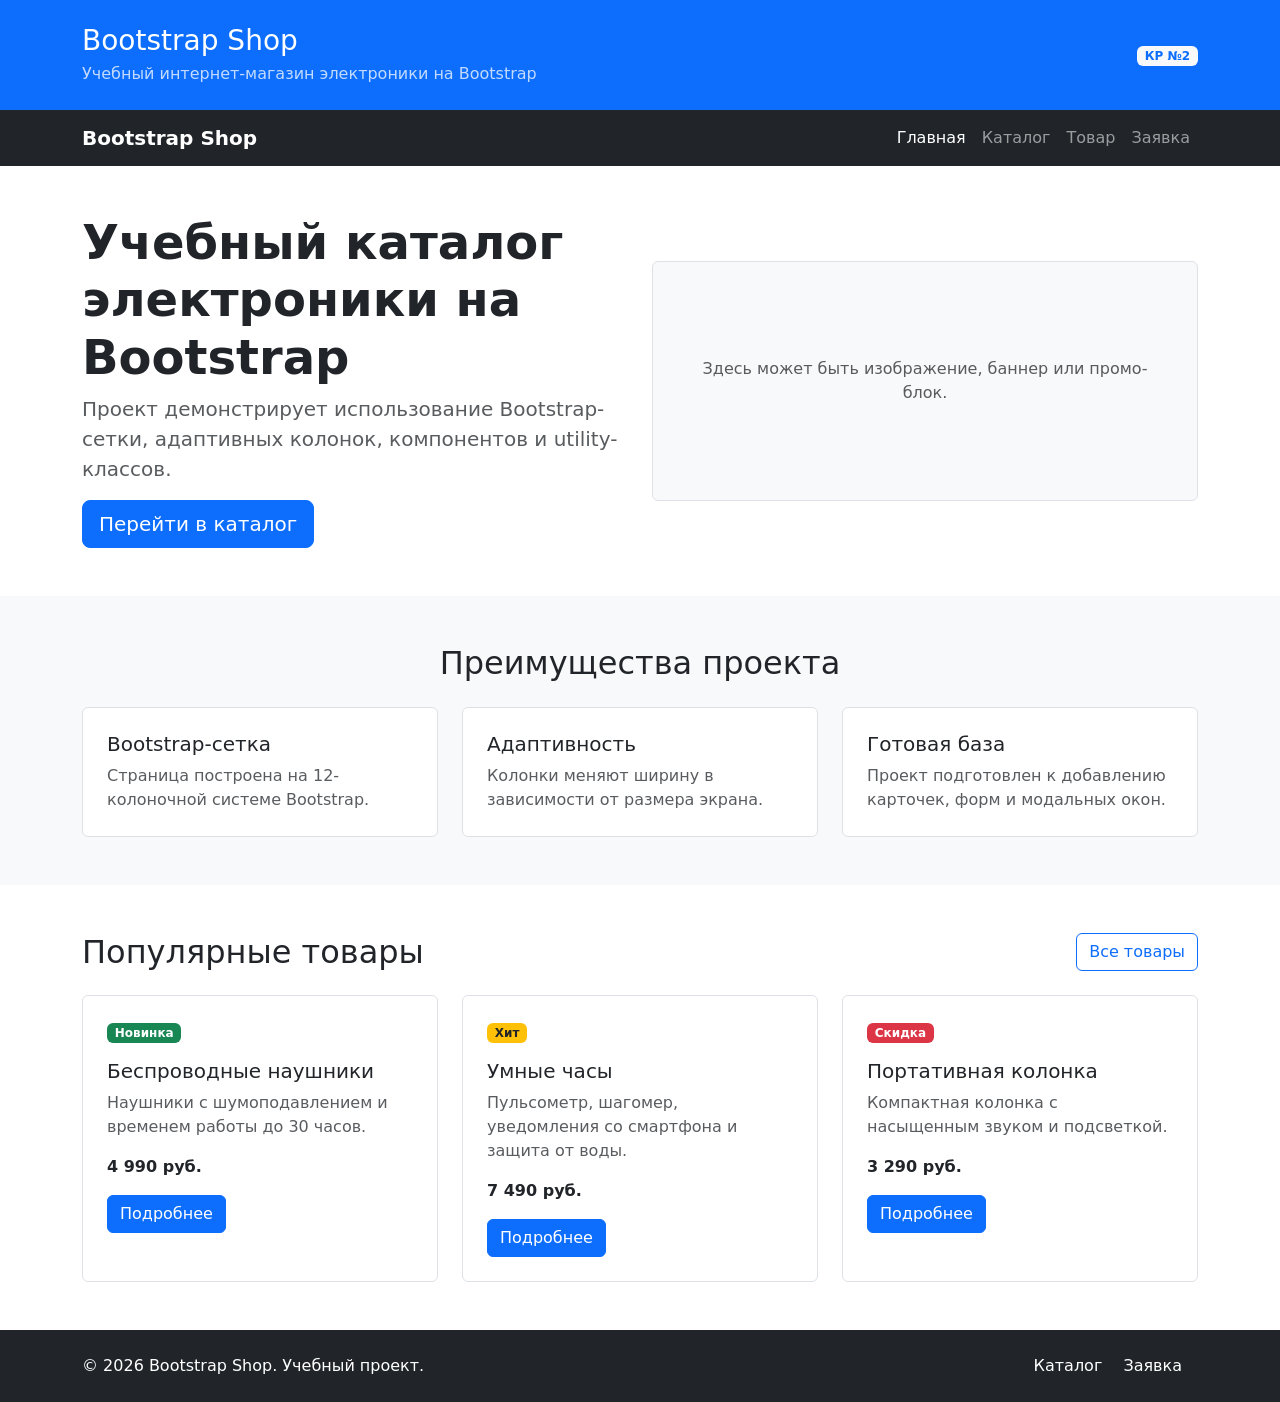
==== index.html @ bdc070b2 "feat: create Bootstrap grid homepage" ====
<!DOCTYPE html>
<html lang="ru">
<head>
  <meta charset="UTF-8">
  <meta name="viewport" content="width=device-width, initial-scale=1.0">
  <title>Главная — Bootstrap Shop</title>

  <link
    href="https://cdn.jsdelivr.net/npm/bootstrap@5.3.8/dist/css/bootstrap.min.css"
    rel="stylesheet"
  >
  <link rel="stylesheet" href="css/custom.css">
</head>
<body>
  <header class="bg-primary text-white py-4">
    <div class="container">
      <div class="row align-items-center">
        <div class="col-12 col-md-8">
          <p class="h3 mb-1">Bootstrap Shop</p>
          <p class="mb-0 opacity-75">Учебный интернет-магазин электроники на Bootstrap</p>
        </div>

        <div class="col-12 col-md-4 text-md-end mt-3 mt-md-0">
          <span class="badge bg-light text-primary">КР №2</span>
        </div>
      </div>
    </div>
  </header>

  <nav class="navbar navbar-expand-lg navbar-dark bg-dark sticky-top">
    <div class="container">
      <a class="navbar-brand fw-bold" href="index.html">Bootstrap Shop</a>

      <button
        class="navbar-toggler"
        type="button"
        data-bs-toggle="collapse"
        data-bs-target="#mainNavbar"
        aria-controls="mainNavbar"
        aria-expanded="false"
        aria-label="Переключить навигацию"
      >
        <span class="navbar-toggler-icon"></span>
      </button>

      <div class="collapse navbar-collapse" id="mainNavbar">
        <ul class="navbar-nav ms-auto">
        <li class="nav-item">
          <a class="nav-link active" aria-current="page" href="index.html">Главная</a>
        </li>
        <li class="nav-item">
          <a class="nav-link" href="catalog.html">Каталог</a>
        </li>
        <li class="nav-item">
          <a class="nav-link" href="product.html">Товар</a>
        </li>
        <li class="nav-item">
          <a class="nav-link" href="order.html">Заявка</a>
        </li>
        </ul>
      </div>
    </div>
  </nav>

  <main>
    <section class="container my-5">
      <div class="row align-items-center g-4">
        <div class="col-12 col-lg-6">
          <h1 class="display-5 fw-bold">Учебный каталог электроники на Bootstrap</h1>
          <p class="lead text-muted">
            Проект демонстрирует использование Bootstrap-сетки,
            адаптивных колонок, компонентов и utility-классов.
          </p>
          <a class="btn btn-primary btn-lg" href="catalog.html">Перейти в каталог</a>
        </div>

        <div class="col-12 col-lg-6">
          <div class="placeholder-box p-5 bg-light border rounded text-center d-flex align-items-center justify-content-center">
            <p class="mb-0 text-muted">Здесь может быть изображение, баннер или промо-блок.</p>
          </div>
        </div>
      </div>
    </section>

    <section class="container-fluid bg-light py-5">
      <div class="container">
        <h2 class="text-center mb-4">Преимущества проекта</h2>

        <div class="row g-4">
          <div class="col-12 col-md-4">
            <div class="p-4 border rounded h-100 bg-white">
              <h3 class="h5">Bootstrap-сетка</h3>
              <p class="mb-0 text-muted">Страница построена на 12-колоночной системе Bootstrap.</p>
            </div>
          </div>

          <div class="col-12 col-md-4">
            <div class="p-4 border rounded h-100 bg-white">
              <h3 class="h5">Адаптивность</h3>
              <p class="mb-0 text-muted">Колонки меняют ширину в зависимости от размера экрана.</p>
            </div>
          </div>

          <div class="col-12 col-md-4">
            <div class="p-4 border rounded h-100 bg-white">
              <h3 class="h5">Готовая база</h3>
              <p class="mb-0 text-muted">Проект подготовлен к добавлению карточек, форм и модальных окон.</p>
            </div>
          </div>
        </div>
      </div>
    </section>

    <section class="container my-5" id="popular">
      <div class="d-flex justify-content-between align-items-center mb-4">
        <h2 class="mb-0">Популярные товары</h2>
        <a class="btn btn-outline-primary" href="catalog.html">Все товары</a>
      </div>

      <div class="row g-4">
        <div class="col-12 col-md-6 col-lg-4">
          <div class="border rounded h-100 p-4 bg-white">
            <span class="badge bg-success mb-3">Новинка</span>
            <h3 class="h5">Беспроводные наушники</h3>
            <p class="text-muted">Наушники с шумоподавлением и временем работы до 30 часов.</p>
            <p class="fw-bold mb-3">4 990 руб.</p>
            <a class="btn btn-primary" href="product.html">Подробнее</a>
          </div>
        </div>
        <div class="col-12 col-md-6 col-lg-4">
          <div class="border rounded h-100 p-4 bg-white">
            <span class="badge bg-warning text-dark mb-3">Хит</span>
            <h3 class="h5">Умные часы</h3>
            <p class="text-muted">Пульсометр, шагомер, уведомления со смартфона и защита от воды.</p>
            <p class="fw-bold mb-3">7 490 руб.</p>
            <a class="btn btn-primary" href="product.html">Подробнее</a>
          </div>
        </div>
        <div class="col-12 col-md-6 col-lg-4">
          <div class="border rounded h-100 p-4 bg-white">
            <span class="badge bg-danger mb-3">Скидка</span>
            <h3 class="h5">Портативная колонка</h3>
            <p class="text-muted">Компактная колонка с насыщенным звуком и подсветкой.</p>
            <p class="fw-bold mb-3">3 290 руб.</p>
            <a class="btn btn-primary" href="product.html">Подробнее</a>
          </div>
        </div>
      </div>
    </section>
  </main>

  <footer class="bg-dark text-white py-4 mt-5">
    <div class="container">
      <div class="row align-items-center g-3">
        <div class="col-12 col-md-6">
          <p class="mb-0">&copy; 2026 Bootstrap Shop. Учебный проект.</p>
        </div>

        <div class="col-12 col-md-6 text-md-end">
          <a class="text-white text-decoration-none me-3" href="catalog.html">Каталог</a>
          <a class="text-white text-decoration-none me-3" href="order.html">Заявка</a>
        </div>
      </div>
    </div>
  </footer>

  <script
    src="https://cdn.jsdelivr.net/npm/bootstrap@5.3.8/dist/js/bootstrap.bundle.min.js">
  </script>
</body>
</html>
---- css/custom.css ----
body {
  min-height: 100vh;
}

.placeholder-box {
  min-height: 240px;
}
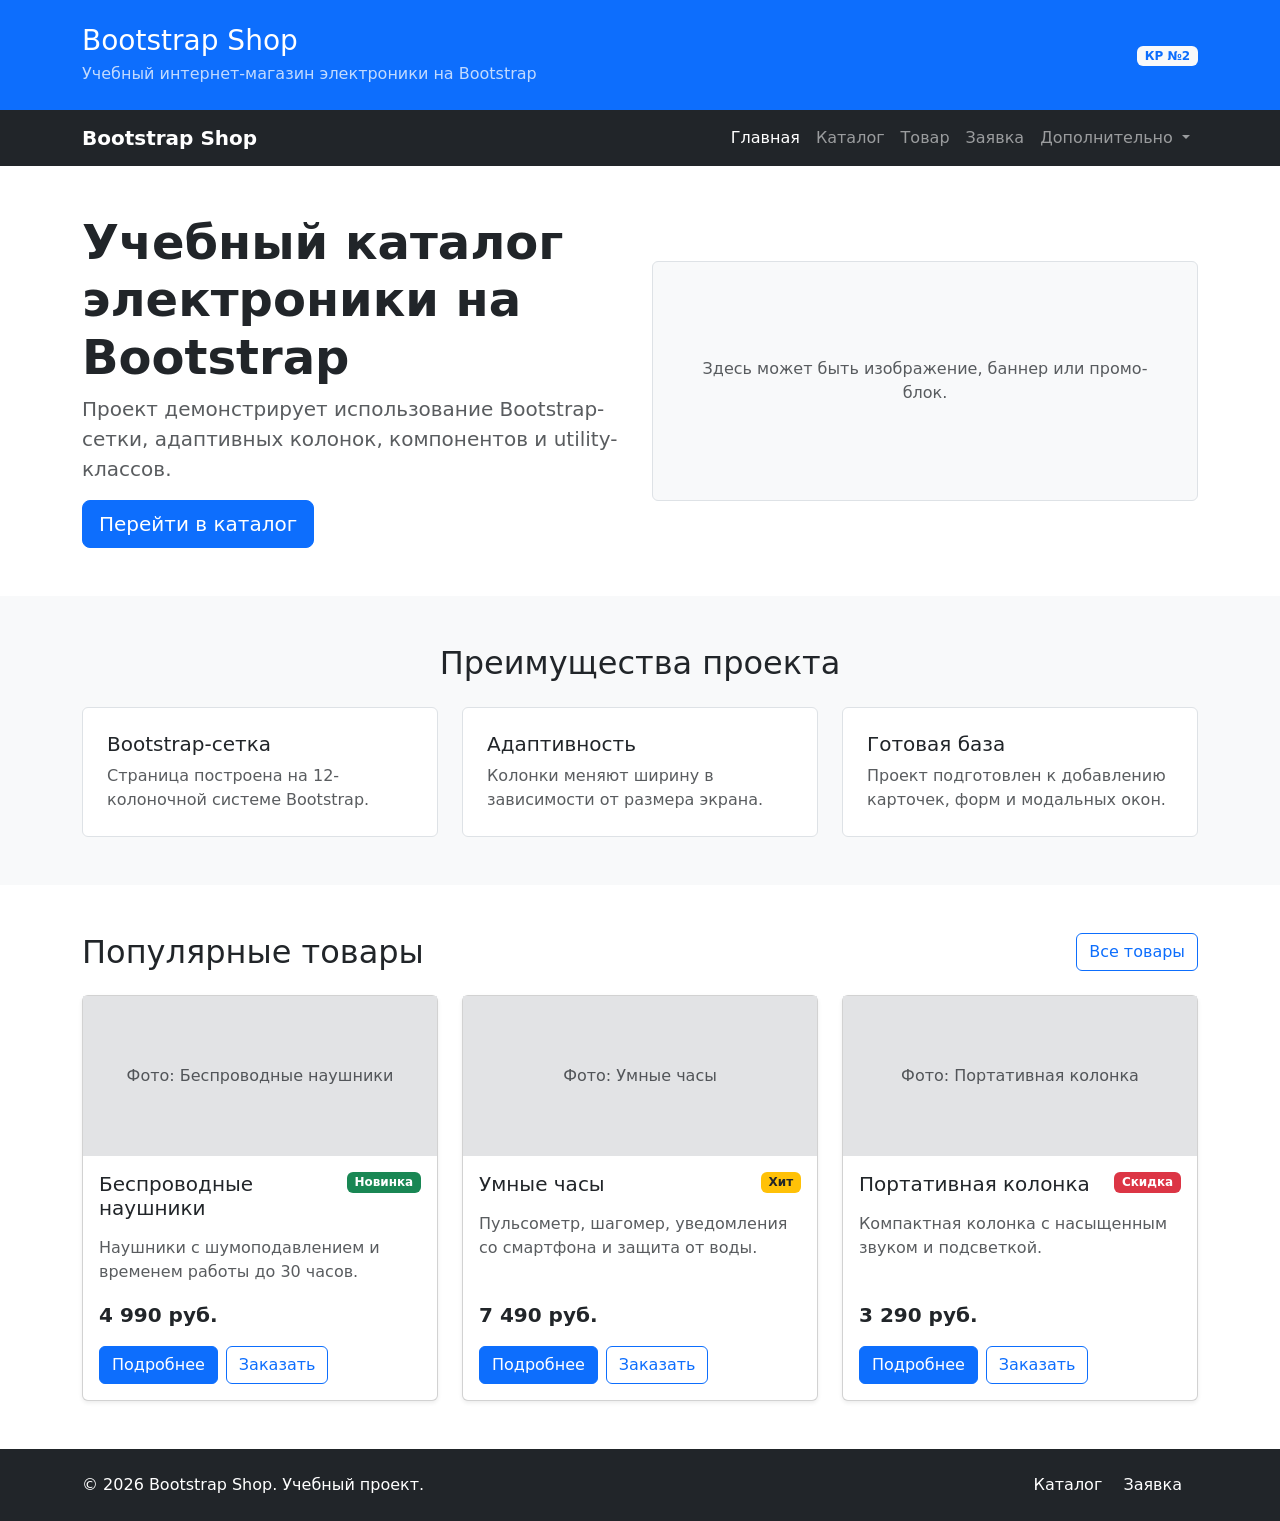
==== commit 8c871a7a: "feat: add Bootstrap components pages" ====
--- a/index.html
+++ b/index.html
@@ -57,6 +57,22 @@
         <li class="nav-item">
           <a class="nav-link" href="order.html">Заявка</a>
         </li>
+        <li class="nav-item dropdown">
+          <a
+            class="nav-link dropdown-toggle"
+            href="#"
+            role="button"
+            data-bs-toggle="dropdown"
+            aria-expanded="false"
+          >
+            Дополнительно
+          </a>
+          <ul class="dropdown-menu dropdown-menu-end">
+            <li><a class="dropdown-item" href="catalog.html">Все товары</a></li>
+            <li><a class="dropdown-item" href="order.html">Оформить заявку</a></li>
+            <li><a class="dropdown-item" href="index.html#popular">Популярное</a></li>
+          </ul>
+        </li>
         </ul>
       </div>
     </div>
@@ -118,31 +134,91 @@
       </div>
 
       <div class="row g-4">
-        <div class="col-12 col-md-6 col-lg-4">
-          <div class="border rounded h-100 p-4 bg-white">
-            <span class="badge bg-success mb-3">Новинка</span>
-            <h3 class="h5">Беспроводные наушники</h3>
-            <p class="text-muted">Наушники с шумоподавлением и временем работы до 30 часов.</p>
-            <p class="fw-bold mb-3">4 990 руб.</p>
-            <a class="btn btn-primary" href="product.html">Подробнее</a>
-          </div>
-        </div>
-        <div class="col-12 col-md-6 col-lg-4">
-          <div class="border rounded h-100 p-4 bg-white">
-            <span class="badge bg-warning text-dark mb-3">Хит</span>
-            <h3 class="h5">Умные часы</h3>
-            <p class="text-muted">Пульсометр, шагомер, уведомления со смартфона и защита от воды.</p>
-            <p class="fw-bold mb-3">7 490 руб.</p>
-            <a class="btn btn-primary" href="product.html">Подробнее</a>
-          </div>
-        </div>
-        <div class="col-12 col-md-6 col-lg-4">
-          <div class="border rounded h-100 p-4 bg-white">
-            <span class="badge bg-danger mb-3">Скидка</span>
-            <h3 class="h5">Портативная колонка</h3>
-            <p class="text-muted">Компактная колонка с насыщенным звуком и подсветкой.</p>
-            <p class="fw-bold mb-3">3 290 руб.</p>
-            <a class="btn btn-primary" href="product.html">Подробнее</a>
+        <div class="col-12 col-md-6 col-lg-4 product-item">
+          <div class="card h-100 shadow-sm product-card">
+            <div class="card-img-placeholder bg-secondary-subtle d-flex align-items-center justify-content-center">
+              <span class="text-muted">Фото: Беспроводные наушники</span>
+            </div>
+            <div class="card-body d-flex flex-column">
+              <div class="d-flex justify-content-between align-items-start mb-3 gap-2">
+                <h2 class="card-title h5 mb-0">Беспроводные наушники</h2>
+                <span class="badge bg-success">Новинка</span>
+              </div>
+
+              <p class="card-text text-muted">Наушники с шумоподавлением и временем работы до 30 часов.</p>
+
+              <p class="fw-bold fs-5 mt-auto">4 990 руб.</p>
+
+              <div class="d-flex gap-2">
+                <a class="btn btn-primary" href="product.html">Подробнее</a>
+                <button
+                  class="btn btn-outline-primary"
+                  type="button"
+                  data-bs-toggle="modal"
+                  data-bs-target="#orderModal"
+                >
+                  Заказать
+                </button>
+              </div>
+            </div>
+          </div>
+        </div>
+        <div class="col-12 col-md-6 col-lg-4 product-item">
+          <div class="card h-100 shadow-sm product-card">
+            <div class="card-img-placeholder bg-secondary-subtle d-flex align-items-center justify-content-center">
+              <span class="text-muted">Фото: Умные часы</span>
+            </div>
+            <div class="card-body d-flex flex-column">
+              <div class="d-flex justify-content-between align-items-start mb-3 gap-2">
+                <h2 class="card-title h5 mb-0">Умные часы</h2>
+                <span class="badge bg-warning text-dark">Хит</span>
+              </div>
+
+              <p class="card-text text-muted">Пульсометр, шагомер, уведомления со смартфона и защита от воды.</p>
+
+              <p class="fw-bold fs-5 mt-auto">7 490 руб.</p>
+
+              <div class="d-flex gap-2">
+                <a class="btn btn-primary" href="product.html">Подробнее</a>
+                <button
+                  class="btn btn-outline-primary"
+                  type="button"
+                  data-bs-toggle="modal"
+                  data-bs-target="#orderModal"
+                >
+                  Заказать
+                </button>
+              </div>
+            </div>
+          </div>
+        </div>
+        <div class="col-12 col-md-6 col-lg-4 product-item">
+          <div class="card h-100 shadow-sm product-card">
+            <div class="card-img-placeholder bg-secondary-subtle d-flex align-items-center justify-content-center">
+              <span class="text-muted">Фото: Портативная колонка</span>
+            </div>
+            <div class="card-body d-flex flex-column">
+              <div class="d-flex justify-content-between align-items-start mb-3 gap-2">
+                <h2 class="card-title h5 mb-0">Портативная колонка</h2>
+                <span class="badge bg-danger">Скидка</span>
+              </div>
+
+              <p class="card-text text-muted">Компактная колонка с насыщенным звуком и подсветкой.</p>
+
+              <p class="fw-bold fs-5 mt-auto">3 290 руб.</p>
+
+              <div class="d-flex gap-2">
+                <a class="btn btn-primary" href="product.html">Подробнее</a>
+                <button
+                  class="btn btn-outline-primary"
+                  type="button"
+                  data-bs-toggle="modal"
+                  data-bs-target="#orderModal"
+                >
+                  Заказать
+                </button>
+              </div>
+            </div>
           </div>
         </div>
       </div>
@@ -163,6 +239,51 @@
       </div>
     </div>
   </footer>
+  <div
+    class="modal fade"
+    id="orderModal"
+    tabindex="-1"
+    aria-labelledby="orderModalLabel"
+    aria-hidden="true"
+  >
+    <div class="modal-dialog modal-dialog-centered">
+      <div class="modal-content">
+        <div class="modal-header">
+          <h2 class="modal-title h5" id="orderModalLabel">Быстрая заявка</h2>
+          <button type="button" class="btn-close" data-bs-dismiss="modal" aria-label="Закрыть"></button>
+        </div>
+
+        <div class="modal-body">
+          <p class="text-muted">Оставьте контактные данные, и менеджер свяжется с вами.</p>
+
+          <form>
+            <div class="mb-3">
+              <label for="modal-name" class="form-label">Имя</label>
+              <input id="modal-name" name="name" type="text" class="form-control" required>
+            </div>
+
+            <div class="mb-3">
+              <label for="modal-phone" class="form-label">Телефон</label>
+              <div class="input-group">
+                <span class="input-group-text">+7</span>
+                <input id="modal-phone" name="phone" type="tel" class="form-control" placeholder="900 000-00-00" required>
+              </div>
+            </div>
+
+            <div class="form-check mb-3">
+              <input id="modal-agree" name="agree" class="form-check-input" type="checkbox" required>
+              <label class="form-check-label" for="modal-agree">Согласен на обработку данных</label>
+            </div>
+          </form>
+        </div>
+
+        <div class="modal-footer">
+          <button type="button" class="btn btn-secondary" data-bs-dismiss="modal">Закрыть</button>
+          <button type="button" class="btn btn-primary">Отправить</button>
+        </div>
+      </div>
+    </div>
+  </div>
 
   <script
     src="https://cdn.jsdelivr.net/npm/bootstrap@5.3.8/dist/js/bootstrap.bundle.min.js">
--- a/css/custom.css
+++ b/css/custom.css
@@ -5,3 +5,16 @@
 .placeholder-box {
   min-height: 240px;
 }
+
+.placeholder-image {
+  min-height: 320px;
+}
+
+.card-img-top {
+  height: 180px;
+  object-fit: cover;
+}
+
+.card-img-placeholder {
+  height: 160px;
+}
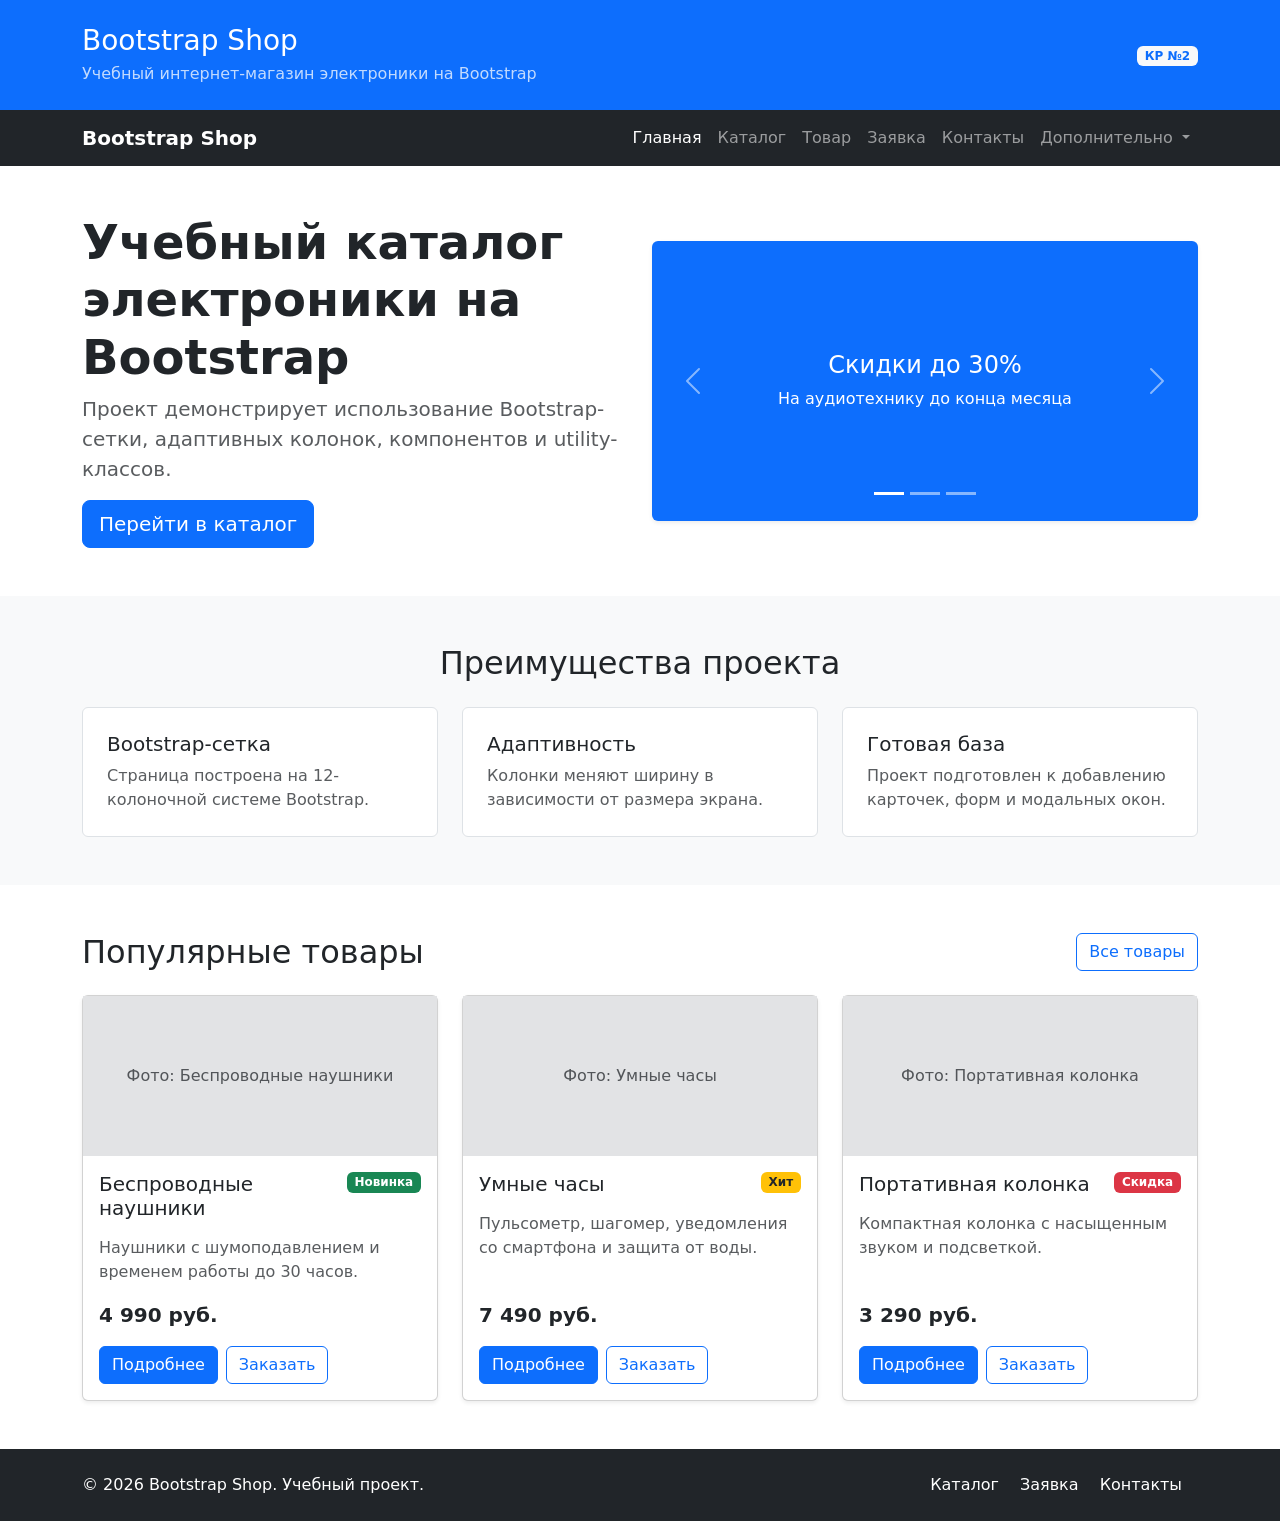
==== commit e0e092d3: "fix: prepare Bootstrap project for submission" ====
--- a/index.html
+++ b/index.html
@@ -5,10 +5,7 @@
   <meta name="viewport" content="width=device-width, initial-scale=1.0">
   <title>Главная — Bootstrap Shop</title>
 
-  <link
-    href="https://cdn.jsdelivr.net/npm/bootstrap@5.3.8/dist/css/bootstrap.min.css"
-    rel="stylesheet"
-  >
+  <link rel="stylesheet" href="vendor/bootstrap/css/bootstrap.min.css">
   <link rel="stylesheet" href="css/custom.css">
 </head>
 <body>
@@ -56,6 +53,9 @@
         </li>
         <li class="nav-item">
           <a class="nav-link" href="order.html">Заявка</a>
+        </li>
+        <li class="nav-item">
+          <a class="nav-link" href="contacts.html">Контакты</a>
         </li>
         <li class="nav-item dropdown">
           <a
@@ -91,8 +91,40 @@
         </div>
 
         <div class="col-12 col-lg-6">
-          <div class="placeholder-box p-5 bg-light border rounded text-center d-flex align-items-center justify-content-center">
-            <p class="mb-0 text-muted">Здесь может быть изображение, баннер или промо-блок.</p>
+          <div id="promoCarousel" class="carousel slide rounded overflow-hidden shadow-sm" data-bs-ride="carousel">
+            <div class="carousel-indicators">
+              <button type="button" data-bs-target="#promoCarousel" data-bs-slide-to="0" class="active" aria-current="true" aria-label="Слайд 1"></button>
+              <button type="button" data-bs-target="#promoCarousel" data-bs-slide-to="1" aria-label="Слайд 2"></button>
+              <button type="button" data-bs-target="#promoCarousel" data-bs-slide-to="2" aria-label="Слайд 3"></button>
+            </div>
+            <div class="carousel-inner">
+              <div class="carousel-item active">
+                <div class="promo-slide bg-primary text-white d-flex flex-column align-items-center justify-content-center text-center p-4">
+                  <h3 class="h4">Скидки до 30%</h3>
+                  <p class="mb-0">На аудиотехнику до конца месяца</p>
+                </div>
+              </div>
+              <div class="carousel-item">
+                <div class="promo-slide bg-success text-white d-flex flex-column align-items-center justify-content-center text-center p-4">
+                  <h3 class="h4">Бесплатная доставка</h3>
+                  <p class="mb-0">При заказе от 3000 руб.</p>
+                </div>
+              </div>
+              <div class="carousel-item">
+                <div class="promo-slide bg-dark text-white d-flex flex-column align-items-center justify-content-center text-center p-4">
+                  <h3 class="h4">Новинки недели</h3>
+                  <p class="mb-0">Клавиатуры и игровые мыши</p>
+                </div>
+              </div>
+            </div>
+            <button class="carousel-control-prev" type="button" data-bs-target="#promoCarousel" data-bs-slide="prev">
+              <span class="carousel-control-prev-icon" aria-hidden="true"></span>
+              <span class="visually-hidden">Предыдущий</span>
+            </button>
+            <button class="carousel-control-next" type="button" data-bs-target="#promoCarousel" data-bs-slide="next">
+              <span class="carousel-control-next-icon" aria-hidden="true"></span>
+              <span class="visually-hidden">Следующий</span>
+            </button>
           </div>
         </div>
       </div>
@@ -235,6 +267,7 @@
         <div class="col-12 col-md-6 text-md-end">
           <a class="text-white text-decoration-none me-3" href="catalog.html">Каталог</a>
           <a class="text-white text-decoration-none me-3" href="order.html">Заявка</a>
+          <a class="text-white text-decoration-none me-3" href="contacts.html">Контакты</a>
         </div>
       </div>
     </div>
@@ -285,8 +318,6 @@
     </div>
   </div>
 
-  <script
-    src="https://cdn.jsdelivr.net/npm/bootstrap@5.3.8/dist/js/bootstrap.bundle.min.js">
-  </script>
+  <script src="vendor/bootstrap/js/bootstrap.bundle.min.js"></script>
 </body>
 </html>
--- a/css/custom.css
+++ b/css/custom.css
@@ -18,3 +18,16 @@
 .card-img-placeholder {
   height: 160px;
 }
+
+.promo-slide {
+  min-height: 280px;
+}
+
+.product-card {
+  transition: transform 0.2s ease, box-shadow 0.2s ease;
+}
+
+.product-card:hover {
+  transform: translateY(-4px);
+  box-shadow: 0 0.5rem 1rem rgba(0, 0, 0, 0.15) !important;
+}
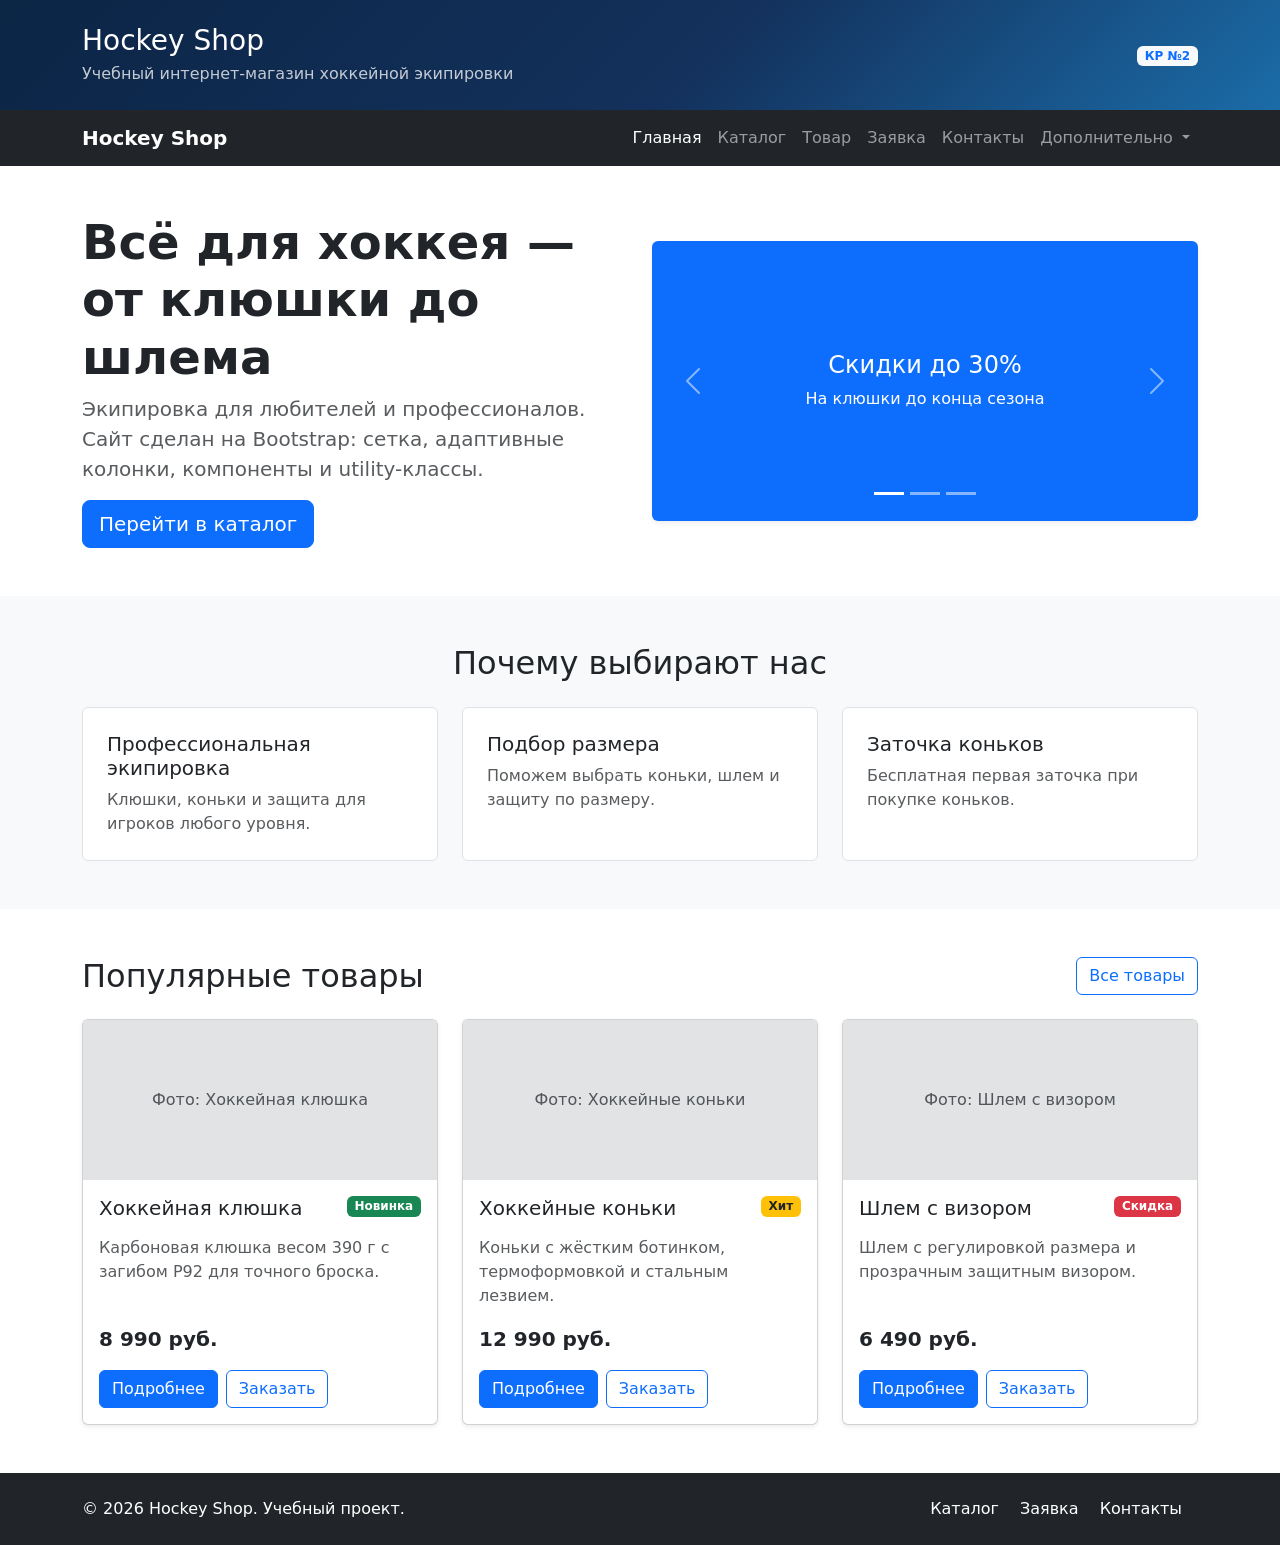
==== commit 4fbd97ee: "feat: hockey shop theme" ====
--- a/index.html
+++ b/index.html
@@ -3,18 +3,18 @@
 <head>
   <meta charset="UTF-8">
   <meta name="viewport" content="width=device-width, initial-scale=1.0">
-  <title>Главная — Bootstrap Shop</title>
+  <title>Главная — Hockey Shop</title>
 
   <link rel="stylesheet" href="vendor/bootstrap/css/bootstrap.min.css">
   <link rel="stylesheet" href="css/custom.css">
 </head>
 <body>
-  <header class="bg-primary text-white py-4">
+  <header class="bg-primary header-ice text-white py-4">
     <div class="container">
       <div class="row align-items-center">
         <div class="col-12 col-md-8">
-          <p class="h3 mb-1">Bootstrap Shop</p>
-          <p class="mb-0 opacity-75">Учебный интернет-магазин электроники на Bootstrap</p>
+          <p class="h3 mb-1">Hockey Shop</p>
+          <p class="mb-0 opacity-75">Учебный интернет-магазин хоккейной экипировки</p>
         </div>
 
         <div class="col-12 col-md-4 text-md-end mt-3 mt-md-0">
@@ -26,7 +26,7 @@
 
   <nav class="navbar navbar-expand-lg navbar-dark bg-dark sticky-top">
     <div class="container">
-      <a class="navbar-brand fw-bold" href="index.html">Bootstrap Shop</a>
+      <a class="navbar-brand fw-bold" href="index.html">Hockey Shop</a>
 
       <button
         class="navbar-toggler"
@@ -82,10 +82,10 @@
     <section class="container my-5">
       <div class="row align-items-center g-4">
         <div class="col-12 col-lg-6">
-          <h1 class="display-5 fw-bold">Учебный каталог электроники на Bootstrap</h1>
+          <h1 class="display-5 fw-bold">Всё для хоккея — от клюшки до шлема</h1>
           <p class="lead text-muted">
-            Проект демонстрирует использование Bootstrap-сетки,
-            адаптивных колонок, компонентов и utility-классов.
+            Экипировка для любителей и профессионалов. Сайт сделан на Bootstrap:
+            сетка, адаптивные колонки, компоненты и utility-классы.
           </p>
           <a class="btn btn-primary btn-lg" href="catalog.html">Перейти в каталог</a>
         </div>
@@ -101,7 +101,7 @@
               <div class="carousel-item active">
                 <div class="promo-slide bg-primary text-white d-flex flex-column align-items-center justify-content-center text-center p-4">
                   <h3 class="h4">Скидки до 30%</h3>
-                  <p class="mb-0">На аудиотехнику до конца месяца</p>
+                  <p class="mb-0">На клюшки до конца сезона</p>
                 </div>
               </div>
               <div class="carousel-item">
@@ -112,8 +112,8 @@
               </div>
               <div class="carousel-item">
                 <div class="promo-slide bg-dark text-white d-flex flex-column align-items-center justify-content-center text-center p-4">
-                  <h3 class="h4">Новинки недели</h3>
-                  <p class="mb-0">Клавиатуры и игровые мыши</p>
+                  <h3 class="h4">Новый сезон</h3>
+                  <p class="mb-0">Коньки и шлемы новой коллекции</p>
                 </div>
               </div>
             </div>
@@ -132,27 +132,27 @@
 
     <section class="container-fluid bg-light py-5">
       <div class="container">
-        <h2 class="text-center mb-4">Преимущества проекта</h2>
+        <h2 class="text-center mb-4">Почему выбирают нас</h2>
 
         <div class="row g-4">
           <div class="col-12 col-md-4">
             <div class="p-4 border rounded h-100 bg-white">
-              <h3 class="h5">Bootstrap-сетка</h3>
-              <p class="mb-0 text-muted">Страница построена на 12-колоночной системе Bootstrap.</p>
+              <h3 class="h5">Профессиональная экипировка</h3>
+              <p class="mb-0 text-muted">Клюшки, коньки и защита для игроков любого уровня.</p>
             </div>
           </div>
 
           <div class="col-12 col-md-4">
             <div class="p-4 border rounded h-100 bg-white">
-              <h3 class="h5">Адаптивность</h3>
-              <p class="mb-0 text-muted">Колонки меняют ширину в зависимости от размера экрана.</p>
+              <h3 class="h5">Подбор размера</h3>
+              <p class="mb-0 text-muted">Поможем выбрать коньки, шлем и защиту по размеру.</p>
             </div>
           </div>
 
           <div class="col-12 col-md-4">
             <div class="p-4 border rounded h-100 bg-white">
-              <h3 class="h5">Готовая база</h3>
-              <p class="mb-0 text-muted">Проект подготовлен к добавлению карточек, форм и модальных окон.</p>
+              <h3 class="h5">Заточка коньков</h3>
+              <p class="mb-0 text-muted">Бесплатная первая заточка при покупке коньков.</p>
             </div>
           </div>
         </div>
@@ -169,17 +169,17 @@
         <div class="col-12 col-md-6 col-lg-4 product-item">
           <div class="card h-100 shadow-sm product-card">
             <div class="card-img-placeholder bg-secondary-subtle d-flex align-items-center justify-content-center">
-              <span class="text-muted">Фото: Беспроводные наушники</span>
+              <span class="text-muted">Фото: Хоккейная клюшка</span>
             </div>
             <div class="card-body d-flex flex-column">
               <div class="d-flex justify-content-between align-items-start mb-3 gap-2">
-                <h2 class="card-title h5 mb-0">Беспроводные наушники</h2>
+                <h2 class="card-title h5 mb-0">Хоккейная клюшка</h2>
                 <span class="badge bg-success">Новинка</span>
               </div>
 
-              <p class="card-text text-muted">Наушники с шумоподавлением и временем работы до 30 часов.</p>
-
-              <p class="fw-bold fs-5 mt-auto">4 990 руб.</p>
+              <p class="card-text text-muted">Карбоновая клюшка весом 390 г с загибом P92 для точного броска.</p>
+
+              <p class="fw-bold fs-5 mt-auto">8 990 руб.</p>
 
               <div class="d-flex gap-2">
                 <a class="btn btn-primary" href="product.html">Подробнее</a>
@@ -198,17 +198,17 @@
         <div class="col-12 col-md-6 col-lg-4 product-item">
           <div class="card h-100 shadow-sm product-card">
             <div class="card-img-placeholder bg-secondary-subtle d-flex align-items-center justify-content-center">
-              <span class="text-muted">Фото: Умные часы</span>
+              <span class="text-muted">Фото: Хоккейные коньки</span>
             </div>
             <div class="card-body d-flex flex-column">
               <div class="d-flex justify-content-between align-items-start mb-3 gap-2">
-                <h2 class="card-title h5 mb-0">Умные часы</h2>
+                <h2 class="card-title h5 mb-0">Хоккейные коньки</h2>
                 <span class="badge bg-warning text-dark">Хит</span>
               </div>
 
-              <p class="card-text text-muted">Пульсометр, шагомер, уведомления со смартфона и защита от воды.</p>
-
-              <p class="fw-bold fs-5 mt-auto">7 490 руб.</p>
+              <p class="card-text text-muted">Коньки с жёстким ботинком, термоформовкой и стальным лезвием.</p>
+
+              <p class="fw-bold fs-5 mt-auto">12 990 руб.</p>
 
               <div class="d-flex gap-2">
                 <a class="btn btn-primary" href="product.html">Подробнее</a>
@@ -227,17 +227,17 @@
         <div class="col-12 col-md-6 col-lg-4 product-item">
           <div class="card h-100 shadow-sm product-card">
             <div class="card-img-placeholder bg-secondary-subtle d-flex align-items-center justify-content-center">
-              <span class="text-muted">Фото: Портативная колонка</span>
+              <span class="text-muted">Фото: Шлем с визором</span>
             </div>
             <div class="card-body d-flex flex-column">
               <div class="d-flex justify-content-between align-items-start mb-3 gap-2">
-                <h2 class="card-title h5 mb-0">Портативная колонка</h2>
+                <h2 class="card-title h5 mb-0">Шлем с визором</h2>
                 <span class="badge bg-danger">Скидка</span>
               </div>
 
-              <p class="card-text text-muted">Компактная колонка с насыщенным звуком и подсветкой.</p>
-
-              <p class="fw-bold fs-5 mt-auto">3 290 руб.</p>
+              <p class="card-text text-muted">Шлем с регулировкой размера и прозрачным защитным визором.</p>
+
+              <p class="fw-bold fs-5 mt-auto">6 490 руб.</p>
 
               <div class="d-flex gap-2">
                 <a class="btn btn-primary" href="product.html">Подробнее</a>
@@ -261,7 +261,7 @@
     <div class="container">
       <div class="row align-items-center g-3">
         <div class="col-12 col-md-6">
-          <p class="mb-0">&copy; 2026 Bootstrap Shop. Учебный проект.</p>
+          <p class="mb-0">&copy; 2026 Hockey Shop. Учебный проект.</p>
         </div>
 
         <div class="col-12 col-md-6 text-md-end">
--- a/css/custom.css
+++ b/css/custom.css
@@ -23,6 +23,10 @@
   min-height: 280px;
 }
 
+.header-ice {
+  background: linear-gradient(135deg, #0b2545 0%, #13315c 55%, #1b6ca8 100%) !important;
+}
+
 .product-card {
   transition: transform 0.2s ease, box-shadow 0.2s ease;
 }
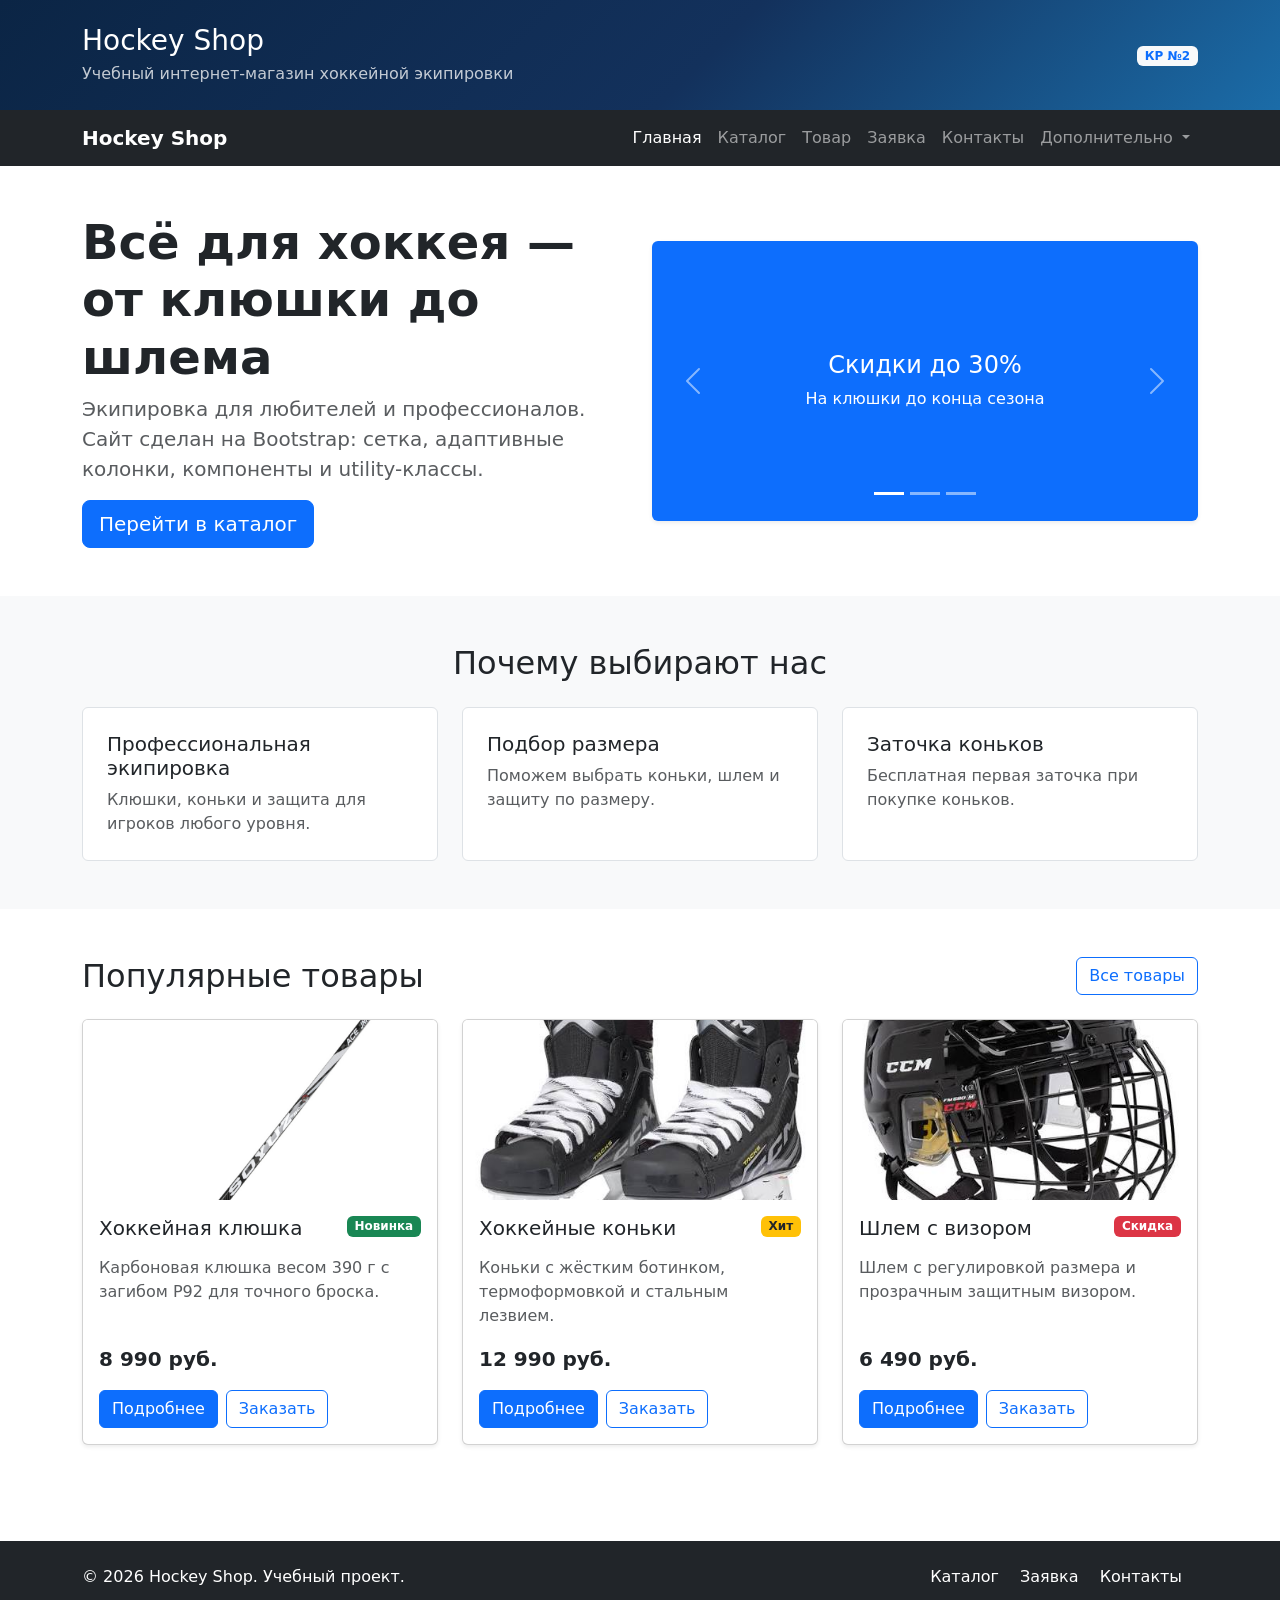
==== commit 803547da: "feat: add product images" ====
--- a/index.html
+++ b/index.html
@@ -168,9 +168,7 @@
       <div class="row g-4">
         <div class="col-12 col-md-6 col-lg-4 product-item">
           <div class="card h-100 shadow-sm product-card">
-            <div class="card-img-placeholder bg-secondary-subtle d-flex align-items-center justify-content-center">
-              <span class="text-muted">Фото: Хоккейная клюшка</span>
-            </div>
+            <img src="images/product-1.jpg" class="card-img-top" alt="Хоккейная клюшка">
             <div class="card-body d-flex flex-column">
               <div class="d-flex justify-content-between align-items-start mb-3 gap-2">
                 <h2 class="card-title h5 mb-0">Хоккейная клюшка</h2>
@@ -197,9 +195,7 @@
         </div>
         <div class="col-12 col-md-6 col-lg-4 product-item">
           <div class="card h-100 shadow-sm product-card">
-            <div class="card-img-placeholder bg-secondary-subtle d-flex align-items-center justify-content-center">
-              <span class="text-muted">Фото: Хоккейные коньки</span>
-            </div>
+            <img src="images/product-2.jpg" class="card-img-top" alt="Хоккейные коньки">
             <div class="card-body d-flex flex-column">
               <div class="d-flex justify-content-between align-items-start mb-3 gap-2">
                 <h2 class="card-title h5 mb-0">Хоккейные коньки</h2>
@@ -226,9 +222,7 @@
         </div>
         <div class="col-12 col-md-6 col-lg-4 product-item">
           <div class="card h-100 shadow-sm product-card">
-            <div class="card-img-placeholder bg-secondary-subtle d-flex align-items-center justify-content-center">
-              <span class="text-muted">Фото: Шлем с визором</span>
-            </div>
+            <img src="images/product-3.jpg" class="card-img-top" alt="Шлем с визором">
             <div class="card-body d-flex flex-column">
               <div class="d-flex justify-content-between align-items-start mb-3 gap-2">
                 <h2 class="card-title h5 mb-0">Шлем с визором</h2>
--- a/css/custom.css
+++ b/css/custom.css
@@ -19,6 +19,25 @@
   height: 160px;
 }
 
+/* Футер всегда прижат к низу экрана */
+body {
+  display: flex;
+  flex-direction: column;
+}
+
+main {
+  flex: 1 0 auto;
+}
+
+footer {
+  margin-top: auto;
+}
+
+.product-photo {
+  height: 400px;
+  object-fit: cover;
+}
+
 .promo-slide {
   min-height: 280px;
 }
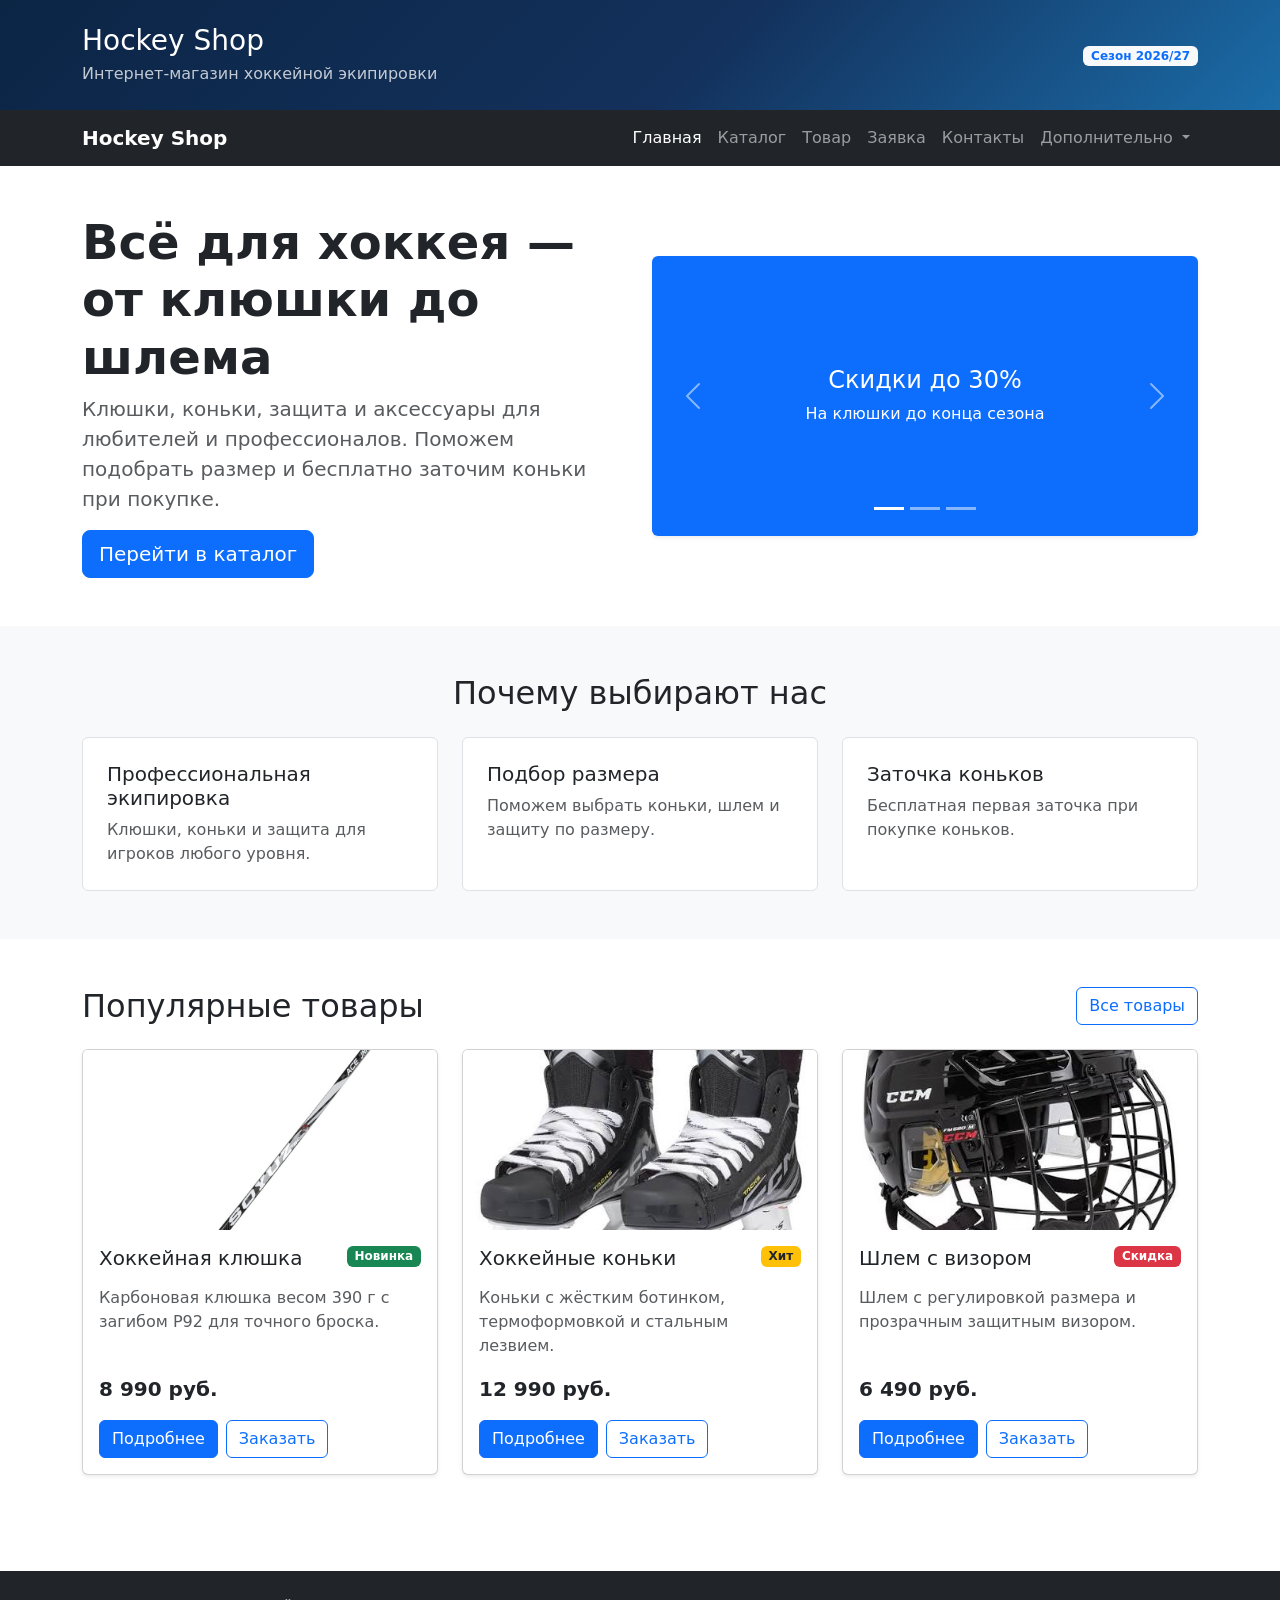
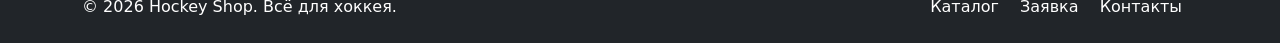
==== commit e4680aa0: "feat: product pages by id and more" ====
--- a/index.html
+++ b/index.html
@@ -14,11 +14,11 @@
       <div class="row align-items-center">
         <div class="col-12 col-md-8">
           <p class="h3 mb-1">Hockey Shop</p>
-          <p class="mb-0 opacity-75">Учебный интернет-магазин хоккейной экипировки</p>
+          <p class="mb-0 opacity-75">Интернет-магазин хоккейной экипировки</p>
         </div>
 
         <div class="col-12 col-md-4 text-md-end mt-3 mt-md-0">
-          <span class="badge bg-light text-primary">КР №2</span>
+          <span class="badge bg-light text-primary">Сезон 2026/27</span>
         </div>
       </div>
     </div>
@@ -84,8 +84,8 @@
         <div class="col-12 col-lg-6">
           <h1 class="display-5 fw-bold">Всё для хоккея — от клюшки до шлема</h1>
           <p class="lead text-muted">
-            Экипировка для любителей и профессионалов. Сайт сделан на Bootstrap:
-            сетка, адаптивные колонки, компоненты и utility-классы.
+            Клюшки, коньки, защита и аксессуары для любителей и профессионалов.
+            Поможем подобрать размер и бесплатно заточим коньки при покупке.
           </p>
           <a class="btn btn-primary btn-lg" href="catalog.html">Перейти в каталог</a>
         </div>
@@ -180,7 +180,7 @@
               <p class="fw-bold fs-5 mt-auto">8 990 руб.</p>
 
               <div class="d-flex gap-2">
-                <a class="btn btn-primary" href="product.html">Подробнее</a>
+                <a class="btn btn-primary" href="product.html?id=1">Подробнее</a>
                 <button
                   class="btn btn-outline-primary"
                   type="button"
@@ -207,7 +207,7 @@
               <p class="fw-bold fs-5 mt-auto">12 990 руб.</p>
 
               <div class="d-flex gap-2">
-                <a class="btn btn-primary" href="product.html">Подробнее</a>
+                <a class="btn btn-primary" href="product.html?id=2">Подробнее</a>
                 <button
                   class="btn btn-outline-primary"
                   type="button"
@@ -234,7 +234,7 @@
               <p class="fw-bold fs-5 mt-auto">6 490 руб.</p>
 
               <div class="d-flex gap-2">
-                <a class="btn btn-primary" href="product.html">Подробнее</a>
+                <a class="btn btn-primary" href="product.html?id=3">Подробнее</a>
                 <button
                   class="btn btn-outline-primary"
                   type="button"
@@ -255,7 +255,7 @@
     <div class="container">
       <div class="row align-items-center g-3">
         <div class="col-12 col-md-6">
-          <p class="mb-0">&copy; 2026 Hockey Shop. Учебный проект.</p>
+          <p class="mb-0">&copy; 2026 Hockey Shop. Всё для хоккея.</p>
         </div>
 
         <div class="col-12 col-md-6 text-md-end">
